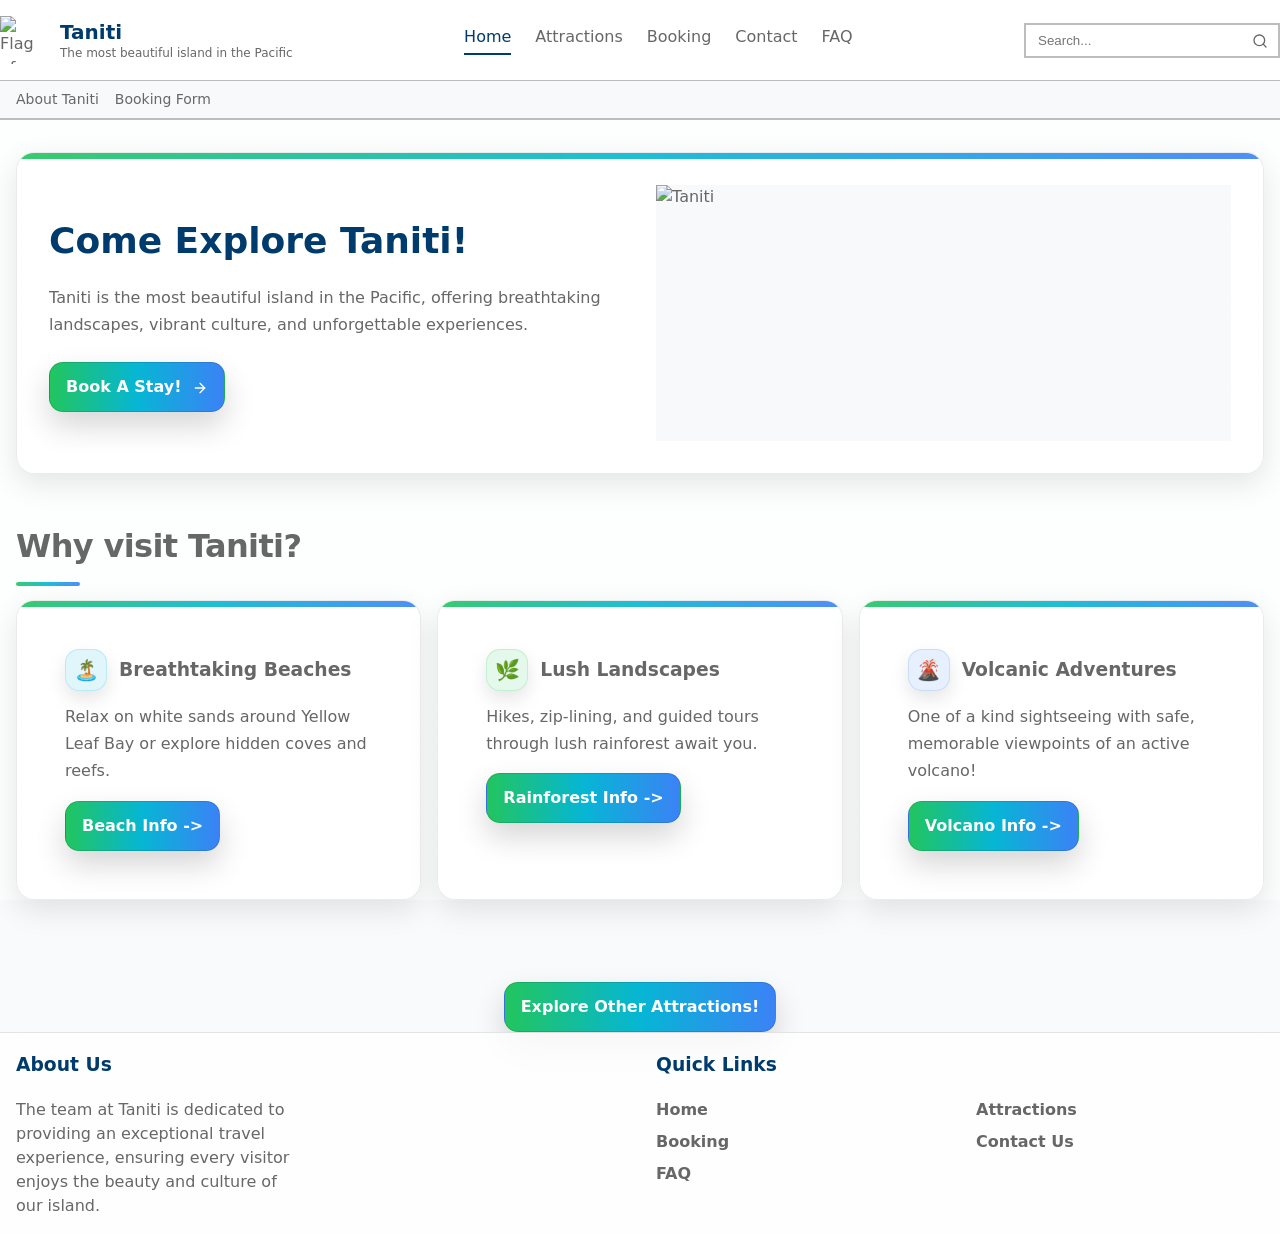
==== index.html @ 660dabb2 "pushes entire website to gh" ====
<!doctype html>
<html lang="en">
<head>
  <meta charset="utf-8">
  <meta name="viewport" content="width=device-width, initial-scale=1">
  <title>Taniti Home Page</title>
  <link rel="stylesheet" href="style.css">
</head>
<body>
  <div class="page" data-page="home">
    <header class="header">
  <div class="container header-main">
    <div class="header-row">
      <div class="brand">
        <div class="brand-logo">
          <img src="assets/Taniti_fictional_flag.png" alt="Flag of Taniti">
        </div>
        <div>
          <div class="brand-title">Taniti</div>
          <div class="brand-subtitle">The most beautiful island in the Pacific</div>
        </div>
      </div>

      <nav class="nav" aria-label="Primary">
        <a class="nav-link active" href="index.html">Home</a><a class="nav-link" href="attractions.html">Attractions</a><a class="nav-link" href="booking.html">Booking</a><a class="nav-link" href="contact-us.html">Contact</a><a class="nav-link" href="about.html">FAQ</a>
      </nav>

      <div class="search" aria-label="Search">
        <div class="search-wrap">
          <input class="search-input" type="text" placeholder="Search...">
          <span class="search-icon"><svg viewBox="0 0 24 24" fill="none" stroke="currentColor" stroke-width="2" stroke-linecap="round" stroke-linejoin="round" aria-hidden="true"><circle cx="11" cy="11" r="8"></circle><path d="m21 21-4.3-4.3"></path></svg></span>
        </div>
      </div>

      <button class="mobile-btn" type="button" aria-label="Menu">
        <span style="width:24px;height:24px;color:var(--text);display:inline-block"><svg viewBox="0 0 24 24" fill="none" stroke="currentColor" stroke-width="2" stroke-linecap="round" stroke-linejoin="round" aria-hidden="true"><path d="M4 6h16"></path><path d="M4 12h16"></path><path d="M4 18h16"></path></svg></span>
      </button>
    </div>
  </div>

  <div class="subnav">
    <div class="container">
      <nav class="subnav-row" aria-label="Section shortcuts">
        <a href="#why-taniti">About Taniti</a>
        <a href="booking.html#booking-form">Booking Form</a>
      </nav>
    </div>
  </div>
</header>
    <main class="container">
  <section class="section card hero">
    <div class="hero-grid">
      <div>
        <h1 class="hero-title">Come Explore Taniti!</h1>
        <p class="hero-text">Taniti is the most beautiful island in the Pacific, offering breathtaking landscapes, vibrant culture, and unforgettable experiences.</p>
        <a class="btn-primary" href="booking.html#booking-form">
          Book A Stay!
          <span style="width:16px;height:16px;display:inline-block"><svg viewBox="0 0 24 24" fill="none" stroke="currentColor" stroke-width="2" stroke-linecap="round" stroke-linejoin="round" aria-hidden="true"><path d="M5 12h14"></path><path d="m12 5 7 7-7 7"></path></svg></span>
        </a>
      </div>

      <div class="hero-media contain">
        <img src="assets/jcob-nasyr-ppMxyOhPtd8-unsplash.jpg" alt="Taniti">
      </div>
    </div>
  </section>

  <section id="why-taniti" class="section">
    <h2 class="section-title">Why visit Taniti?</h2>
    <div class="mini-grid">
      <div class="card mini-card">
      <div class="prose">
        <div class="badge-row">
          <div class="icon-badge teal">🏝️</div>
            <h3 class="card-title">Breathtaking Beaches</h3>
          </div>
          <p>Relax on white sands around Yellow Leaf Bay or explore hidden coves and reefs.</p>
          <a class="btn-primary" href="attractions.html#beaches">
            Beach Info -></a>
        </div>
      </div>
      <div class="card mini-card">
        <div class="prose">
          <div class="badge-row">
            <div class="icon-badge green">🌿</div>
            <h3 class="card-title">Lush Landscapes</h3>
          </div>
          <p>Hikes, zip-lining, and guided tours through lush rainforest await you.</p>
          <a class="btn-primary" href="attractions.html#rainforest">
            Rainforest Info -></a>
        </div>
      </div>
      <div class="card mini-card">
        <div class="prose">
          <div class="badge-row">
            <div class="icon-badge">🌋</div>
            <h3 class="card-title">Volcanic Adventures</h3>
          </div>
          <p>One of a kind sightseeing with safe, memorable viewpoints of an active volcano!</p>
          <a class="btn-primary" href="attractions.html#volcano">
            Volcano Info -></a>
        </div>
      </div>
      </div>
    </div>
    <div style="margin-top:2px; justify-content:center; display:flex;">
      <a class="btn-primary" href="attractions.html" style="justify-content:center;">Explore Other Attractions!</a>
    </div>
  </section>
  <footer class="footer">
  <div class="container">
    <div class="footer-grid">
      <div>
        <h3>About Us</h3>
        <p>The team at Taniti is dedicated to providing an exceptional travel experience, ensuring every visitor enjoys the beauty and culture of our island.</p>
      </div>

      <div></div>

      <div>
        <h3>Quick Links</h3>
        <ul>
          <li><a href="index.html">Home</a></li>
          <li><a href="booking.html">Booking</a></li>
          <li><a href="about.html">FAQ</a></li>
        </ul>
      </div>

      <div>
        <h3>&nbsp;</h3>
        <ul>
          <li><a href="attractions.html">Attractions</a></li>
          <li><a href="contact-us.html">Contact Us</a></li>
        </ul>
      </div>
    </div>
  </div>
</footer>
  </div>
</body>
</html>
---- style.css ----
:root{
  --primary:#003B6D;
  --primary-hover:#6699CC;
  --text:#676767;
  --border:#BDBDBD;
  --bg:#f9fafb;      /* gray-50 */
  --panel:#ffffff;
  --muted:#f8f9fa;
  --footer:#1f2937;  /* gray-800 */
}

*{box-sizing:border-box;}
html{scroll-behavior:smooth;}
body{
  margin:0;
  font-family: system-ui,-apple-system,Segoe UI,Roboto,Helvetica,Arial,"Apple Color Emoji","Segoe UI Emoji";
  font-size:16px;
  line-height:1.5;
  background:var(--bg);
  color:var(--text);
  position: relative;
}

a{color:inherit;text-decoration:none;}
a:hover{text-decoration:none;}

.page{
  min-height:100vh;
  display:flex;
  flex-direction:column;
  background:transparent;
}

.container{
  max-width:1280px; /* Tailwind max-w-7xl */
  margin:0 auto;
  padding:0 16px;
  width:100%;
}

.header{
  background:var(--panel);
  border-bottom:2px solid var(--border);
}

.header-main{
  padding:16px 0;
}

.header-row{
  display:flex;
  align-items:center;
  justify-content:space-between;
  gap:16px;
}

.brand{
  display:flex;
  align-items:center;
  gap:12px;
  min-width: 240px;
}

.brand-logo{
  width:48px;height:48px;
  display:flex;align-items:center;justify-content:center;
}
.brand-logo img{width:100%;height:100%;object-fit:contain;}

.brand-title{
  font-weight:700;
  font-size:20px;
  color:var(--primary);
  line-height:1.2;
}
.brand-subtitle{
  font-size:12px;
  color:var(--text);
  line-height:1.2;
  margin-top:2px;
}

.nav{
  display:none;
  align-items:center;
  gap:24px;
  white-space:nowrap;
}

.nav-link{
  padding-bottom:4px;
  color:var(--text);
  border-bottom:2px solid transparent;
  transition: color .15s ease, border-color .15s ease;
}
.nav-link:hover{color:var(--primary);}
.nav-link.active{
  color:var(--primary);
  border-bottom-color:var(--primary);
}

.search{
  display:none;
  align-items:center;
  gap:8px;
}
.search-wrap{position:relative;}
.search-input{
  width:256px;
  padding:8px 40px 8px 12px;
  border:2px solid var(--border);
  background:var(--panel);
  outline:none;
  transition:border-color .15s ease;
}
.search-input:focus{border-color:var(--primary-hover);}
.search-icon{
  position:absolute;
  right:12px;
  top:50%;
  transform:translateY(-50%);
  width:16px;height:16px;
  color:var(--text);
}

.mobile-btn{
  display:inline-flex;
  align-items:center;
  justify-content:center;
  padding:8px;
  border:2px solid var(--border);
  background:transparent;
}

.subnav{
  border-top:1px solid var(--border);
  background:var(--muted);
}
.subnav-row{
  padding:8px 0;
  display:flex;
  gap:16px;
  font-size:14px;
}
.subnav a{
  color:var(--text);
  transition: color .15s ease;
  text-decoration:none;
}
.subnav a:hover{
  color:var(--primary);
  text-decoration:underline;
}

main.container{
  flex:1;
  padding-top:32px;
  padding-bottom:32px;
}

.card{
  background: linear-gradient(180deg, rgba(255,255,255,0.95), rgba(255,255,255,0.88));
  border: 1px solid rgba(0,0,0,0.08);
  border-radius: 18px;
  box-shadow:
    0 10px 30px rgba(0,0,0,0.1),
    0 1px 0 rgba(255,255,255,0.60) inset;
  overflow: hidden;
  position: relative;
  transition: transform 180ms ease, box-shadow 180ms ease, border-color 180ms ease;
  padding:28px;
}

/* subtle "accent bar" */
.card::before{
  content:"";
  position:absolute;
  top:0;left:0;right:0;
  height:6px;
  background: linear-gradient(90deg, #22c55e, #06b6d4, #3b82f6);
  opacity: 0.9;
}

.card:hover{
  transform: translateY(-4px);
  border-color: rgba(0,0,0,0.14);
  box-shadow:
    0 18px 48px rgba(0,0,0,0.16),
    0 1px 0 rgba(255,255,255,0.60) inset;
}

.card:focus-within{
  outline: 3px solid rgba(59,130,246,0.35);
  outline-offset: 3px;
}

.card .prose{
  padding:28px;
}

.card h2:first-child,
.card h3:first-child{
  font-size: 1.35rem;
  margin-top: 0;
  margin-bottom: 10px;
  letter-spacing: -0.01em;
}

.card p{
  line-height: 1.7;
}

.card-narrow{
  max-width: 820px;
  margin: 0 auto;
}

.section{margin-bottom:48px;}
.section-title{
  font-size: clamp(1.6rem, 1.2rem + 1vw, 2.2rem);
  letter-spacing: -0.02em;
  margin: 0 0 14px;
  position: relative;
}

.section-title:after{
  content:"";
  display:block;
  width:64px;
  height:4px;
  margin-top: 12px;
  border-radius: 999px;
  background: linear-gradient(90deg, #22c55e, #06b6d4, #3b82f6);
  opacity: 0.9;
}

.hero{
  padding:32px;
}
.hero-grid{
  display:grid;
  gap:32px;
  align-items:center;
}
.hero-title{
  font-size:36px;
  font-weight:700;
  color:var(--primary);
  margin:0 0 16px 0;
}
.hero-text{margin:0 0 24px 0; color:var(--text);}
.hero-media{
  height:256px;
  display:flex;
  align-items:center;
  justify-content:center;
  background:var(--muted);
}
.hero-media img{width:100%;height:100%;object-fit:cover;}
.hero-media.contain img{object-fit:contain;}

.btn-primary{
  display:inline-flex;
  align-items:center;
  gap: 10px;
  padding:12px 16px;
  border-radius: 14px;
  text-decoration: none;
  font-weight: 700;
  border: 1px solid rgba(0,0,0,0.12);
  background: linear-gradient(90deg, #22c55e, #06b6d4, #3b82f6);
  color: white;
  box-shadow: 0 14px 30px rgba(0,0,0,0.16);
  transition: transform 160ms ease, box-shadow 160ms ease, border-color 160ms ease;
}

.btn-primary:hover{
  transform: translateY(-2px);
  box-shadow: 0 18px 48px rgba(0,0,0,0.14);
}

.btn-primary:focus-visible{
  outline: 3px solid rgba(59,130,246,0.35);
  outline-offset: 3px;
}

.prose p{margin:0 0 16px 0; color:var(--text);}
.prose ul{margin:0 0 16px 0; padding-left:0; list-style:none; color:var(--text);}
.prose li{margin:6px 0;}

.form{
  display:grid;
  gap:24px;
}

.form-card{
  padding: 28px;
  background: linear-gradient(180deg, rgba(255,255,255,0.95), rgba(255,255,255,0.88));
  max-width: 720px;
  margin: 0 auto;
}

.form-grid{
  display: grid;
  grid-template-columns: 1fr 1fr;
  gap: 16px;
}

.form-grid .full{
  grid-column: 1 / -1;
}

label{
  display:block;
  font-weight:700;
  margin-bottom:8px;
}

.field{position:relative;}
.input, select, textarea{
  width:100%;
  padding:12px 14px;
  border-radius: 14px;
  border: 1px solid rgba(0,0,0,0.12);
  background: rgba(255,255,255,0.85);
  box-shadow: 0 10px 22px rgba(0,0,0,0.08);
}

.input:focus, select:focus, textarea:focus{
  outline: 3px solid rgba(59,130,246,0.35);
  outline-offset: 2px;
}
.field-icon{
  position:absolute;
  left:12px;
  top:50%;
  transform:translateY(-50%);
  width:16px;height:16px;
  color:var(--border);
  pointer-events:none;
}
.checkbox-row{
  display:flex;
  align-items:center;
  gap:8px;
}
.checkbox-row label{
  margin:0;
  font-weight:400;
  color:var(--text);
}

.form-actions{grid-column:1 / -1;}

.table-wrap{overflow-x:auto;}
table{
  width:100%;
  border-collapse:collapse;
  border:2px solid var(--border);
}
th, td{
  border:2px solid var(--border);
  padding:12px 16px;
}
th{
  background:var(--primary);
  color:#fff;
  font-weight:700;
  text-align:left;
}
td strong{color:var(--primary);}
td:first-child{font-weight:700;color:var(--primary);}

.attraction-menu{
  display:flex;
  flex-wrap: wrap;
  gap: 10px;
  margin: 18px 0 26px;
  justify-content: center;
}

.attraction-menu a{
  display: inline-flex;
  align-items: center;
  gap: 8px;
  padding: 10px 14px;
  border-radius: 999px;
  text-decoration: none;
  font-weight: 600;
  background:rgba(255,255,255,0.75);
  border: 1px solid rgba(0,0,0,0.10);
  box-shadow: 0 10px 22px rgba(0,0,0,0.10);
  transition: transform 160ms ease, box-shadow 160ms ease, border-color 160ms ease;
}

.attraction-menu a:hover{
  transform: translateY(-2px);
  border-color: rgba(0,0,0,0.16);
  box-shadow: 0 18px 48px rgba(0,0,0,0.14);
}

.attraction-menu a.focus-visible{
  outline: 3px solid rgba(59,130,246,0.35);
  outline-offset: 3px;
}

.note{
  margin:0 0 16px 0;
  padding:16px;
  border:2px solid var(--border);
  background:var(--panel);
}

.footer{
  background: rgba(255,255,255,0.78);
  border-top: 1px solid rgba(0,0,0,0.10);
  color: var(--text);
  backdrop-filter: blur(10px);
}
.footer .container{
  padding: top 28px;
  padding: bottom 28px;
}
.footer-grid{
  display:grid;
  grid-template-columns: 1fr;
  gap:32px;
}
.footer h3{
  color: var(--primary);
}
.footer p, .footer a{color: var(--text);}
.footer a{
  text-decoration: none;
  font-weight: 600;
}
.footer a:hover{
  color: var(--primary);
  text-decoration: underline;
}
.footer ul{margin:0;padding:0;list-style:none;}
.footer li{margin:8px 0;}

.badge-row{
  display:flex;
  align-items:center;
  gap:12px;
  margin-bottom: 12px;
}

.icon-badge{
  width: 42px;
  height: 42px;
  border-radius: 14px;
  display:grid;
  place-items: center;
  font-size: 20px;
  background: rgba(59,130,246,0.12);
  border: 1px solid rgba(59,130,246,0.18);
  box-shadow: 0 8px 18px rgba(0,0,0,0.10);
}

.icon-badge.green{
  background: rgba(34,197,94,0.12);
  border-color: rgba(34,197,94,0.18);
}

.icon-badge.teal{
  background: rgba(6,182,212,0.12);
  border-color: rgba(6,182,212,0.18);
}

.card-title{
  margin: 0;
}

.mini-grid{
  display:grid;
  grid-template-columns: repeat(3, 1fr);
  gap:16px;
}

.mini-card .prose{
  padding: 22px;
}

body{
  background-image: url("assets/cris-tagupa-9ZXHUr5aCwM-unsplash.jpg");
  background-size: cover;
  background-position: center;
  background-attachment: fixed;
  background-repeat: no-repeat;
}
body:before{
  content:"";
  position:fixed;
  inset: 0;
  background: rgba(255,255,255,0.78);
  pointer-events:none;
  z-index: -1;
}
@media (min-width:768px){
  .nav{display:flex;}
  .search{display:flex;}
  .card .prose{padding: 20px;}
  .mobile-btn{display:none;}
  .hero-grid{grid-template-columns:1fr 1fr;}
  .form{grid-template-columns:1fr 1fr;}
  .footer-grid{grid-template-columns: repeat(4, 1fr);}
}
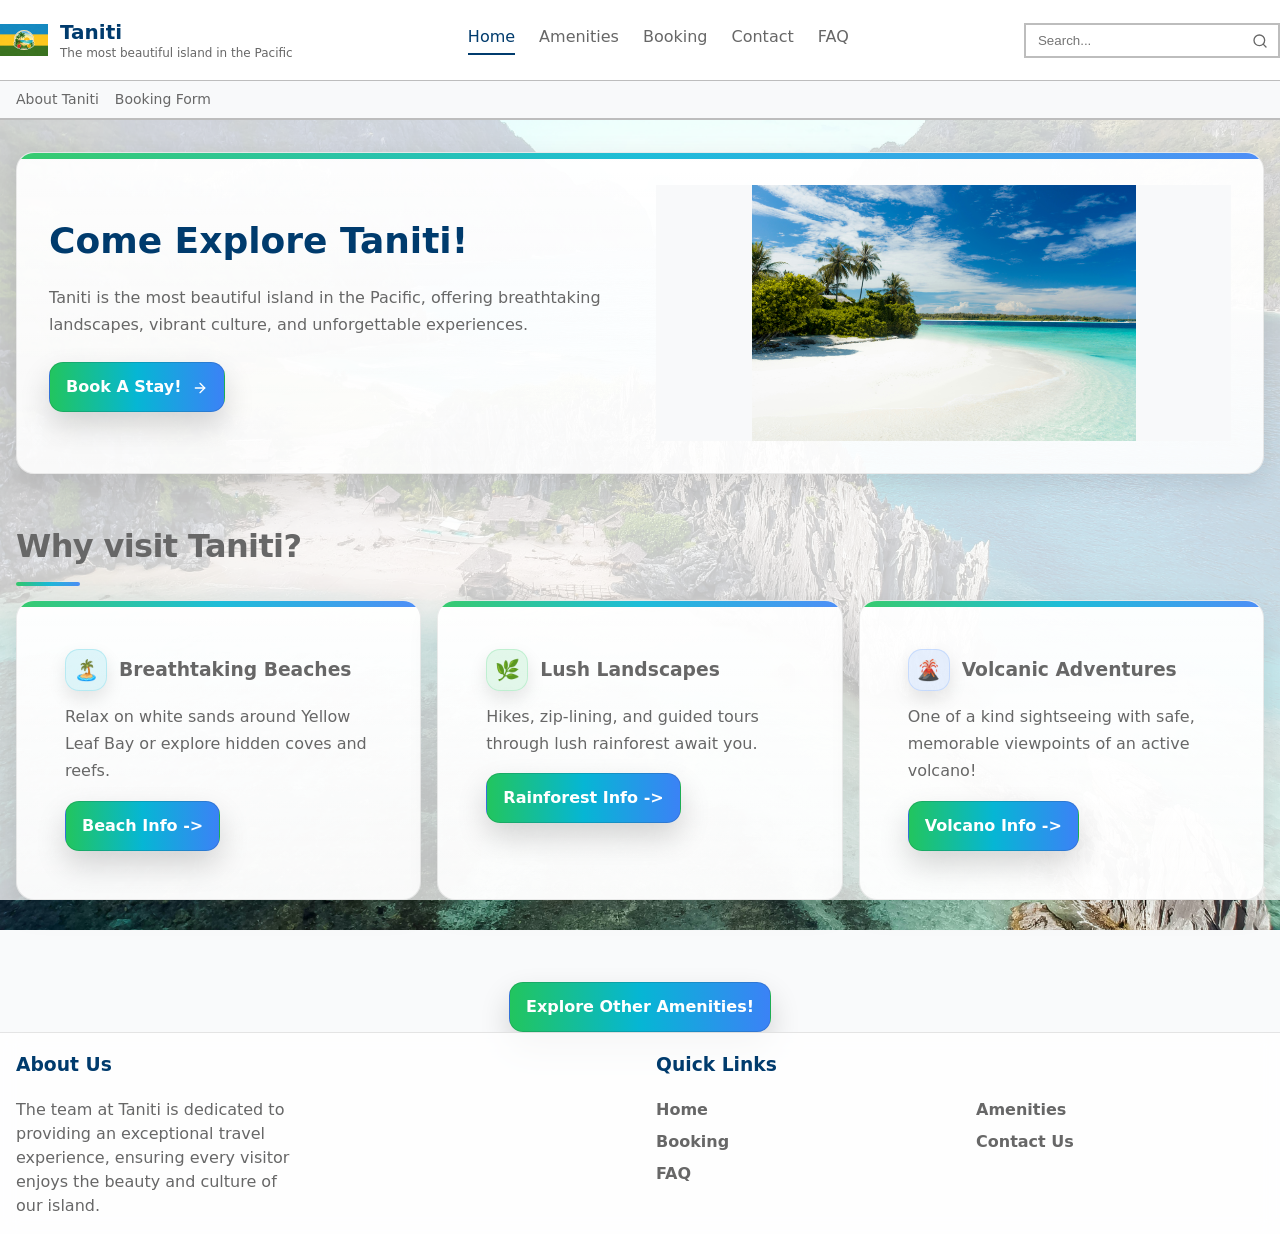
==== commit f94fd184: "adjusts all references to 'attractions' to 'amenities'" ====
--- a/index.html
+++ b/index.html
@@ -22,7 +22,7 @@
       </div>
 
       <nav class="nav" aria-label="Primary">
-        <a class="nav-link active" href="index.html">Home</a><a class="nav-link" href="attractions.html">Attractions</a><a class="nav-link" href="booking.html">Booking</a><a class="nav-link" href="contact-us.html">Contact</a><a class="nav-link" href="about.html">FAQ</a>
+        <a class="nav-link active" href="index.html">Home</a><a class="nav-link" href="amenities.html">Amenities</a><a class="nav-link" href="booking.html">Booking</a><a class="nav-link" href="contact-us.html">Contact</a><a class="nav-link" href="about.html">FAQ</a>
       </nav>
 
       <div class="search" aria-label="Search">
@@ -104,7 +104,7 @@
       </div>
     </div>
     <div style="margin-top:2px; justify-content:center; display:flex;">
-      <a class="btn-primary" href="attractions.html" style="justify-content:center;">Explore Other Attractions!</a>
+      <a class="btn-primary" href="amenities.html" style="justify-content:center;">Explore Other Amenities!</a>
     </div>
   </section>
   <footer class="footer">
@@ -129,7 +129,7 @@
       <div>
         <h3>&nbsp;</h3>
         <ul>
-          <li><a href="attractions.html">Attractions</a></li>
+          <li><a href="amenities.html">Amenities</a></li>
           <li><a href="contact-us.html">Contact Us</a></li>
         </ul>
       </div>
